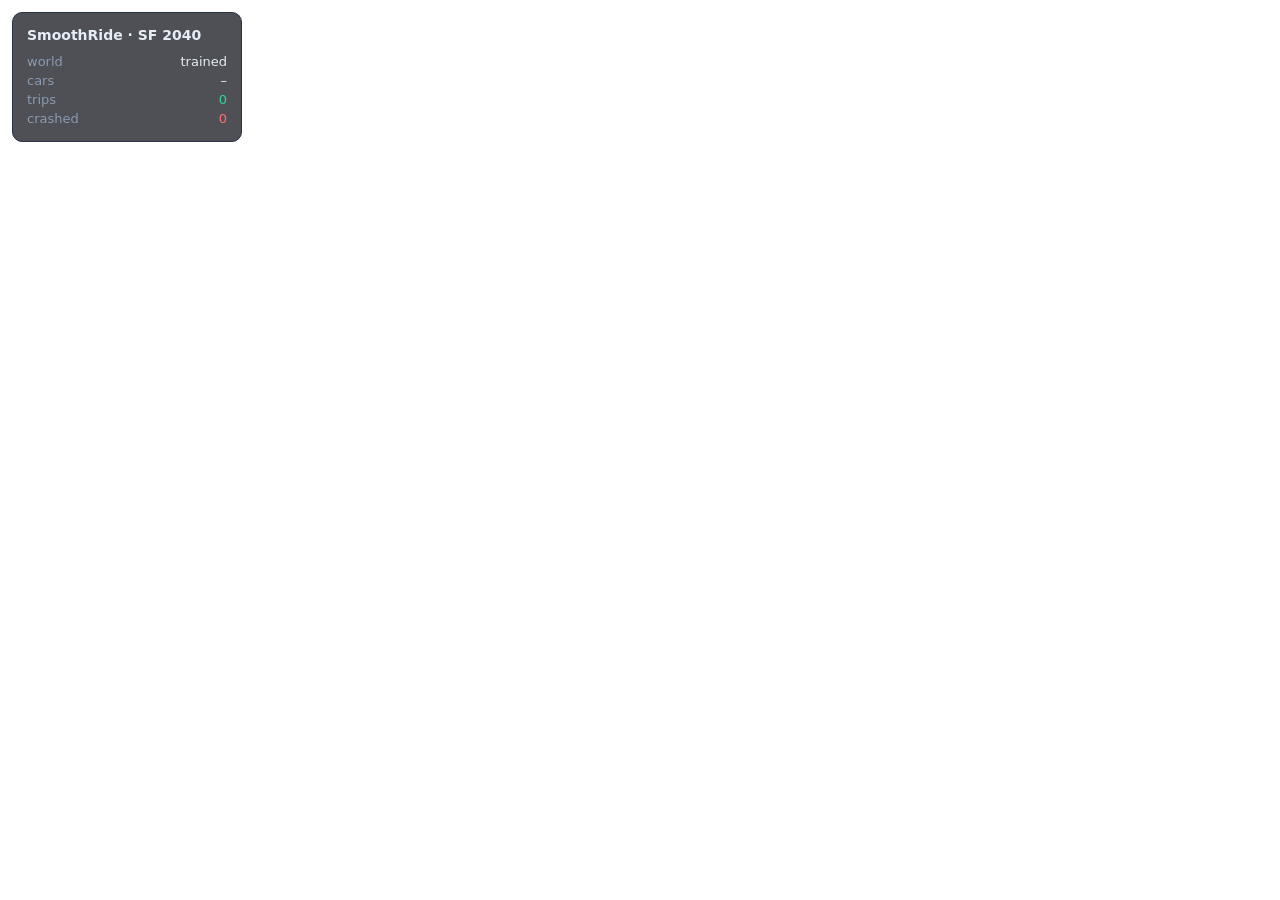
==== smoothride/demo/cesium/index.html @ 428b8542 "feat(viewer): iteration dropdown to switch between training-snapshot scenes Adds a manifest-driven <" ====
<!DOCTYPE html>
<html lang="en">
<head>
<meta charset="UTF-8" />
<meta name="viewport" content="width=device-width, initial-scale=1.0" />
<title>SmoothRide — SF 3D</title>
<script src="https://cesium.com/downloads/cesiumjs/releases/1.118/Build/Cesium/Cesium.js"></script>
<link href="https://cesium.com/downloads/cesiumjs/releases/1.118/Build/Cesium/Widgets/widgets.css" rel="stylesheet" />
<link href="style.css" rel="stylesheet" />
</head>
<body>
  <div id="cesiumContainer"></div>
  <div id="hud">
    <h1>SmoothRide · SF 2040</h1>
    <div class="row" id="scene-row" style="display:none">
      <span class="k">iter</span>
      <select id="scene-select"></select>
    </div>
    <div class="row"><span class="k">world</span><span id="world">trained</span></div>
    <div class="row"><span class="k">cars</span><span id="cars">–</span></div>
    <div class="row"><span class="k">trips</span><span id="trips" class="ok">0</span></div>
    <div class="row"><span class="k">crashed</span><span id="crashed" class="bad">0</span></div>
  </div>
  <script src="config.js" onerror="window.SMOOTHRIDE_CONFIG={cesiumIonToken:''}"></script>
  <script src="app.js"></script>
</body>
</html>
---- smoothride/demo/cesium/style.css ----
html, body, #cesiumContainer { width: 100%; height: 100%; margin: 0; padding: 0; overflow: hidden; }
#hud {
  position: absolute; top: 12px; left: 12px; z-index: 10;
  font: 13px/1.45 -apple-system, system-ui, sans-serif; color: #e6edf6;
  background: rgba(10,13,20,.72); border: 1px solid #283344; border-radius: 10px;
  padding: 12px 14px; min-width: 200px;
}
#hud h1 { font-size: 14px; margin: 0 0 8px; }
#hud .row { display: flex; justify-content: space-between; gap: 16px; }
#hud .k { color: #8b9bb0; }
#hud .ok { color: #34d399; } #hud .bad { color: #f87171; }
#hud select {
  background: rgba(10,13,20,.85); color: #e6edf6;
  border: 1px solid #283344; border-radius: 4px;
  font: 12px/1.4 -apple-system, system-ui, sans-serif;
  padding: 1px 4px; cursor: pointer;
}
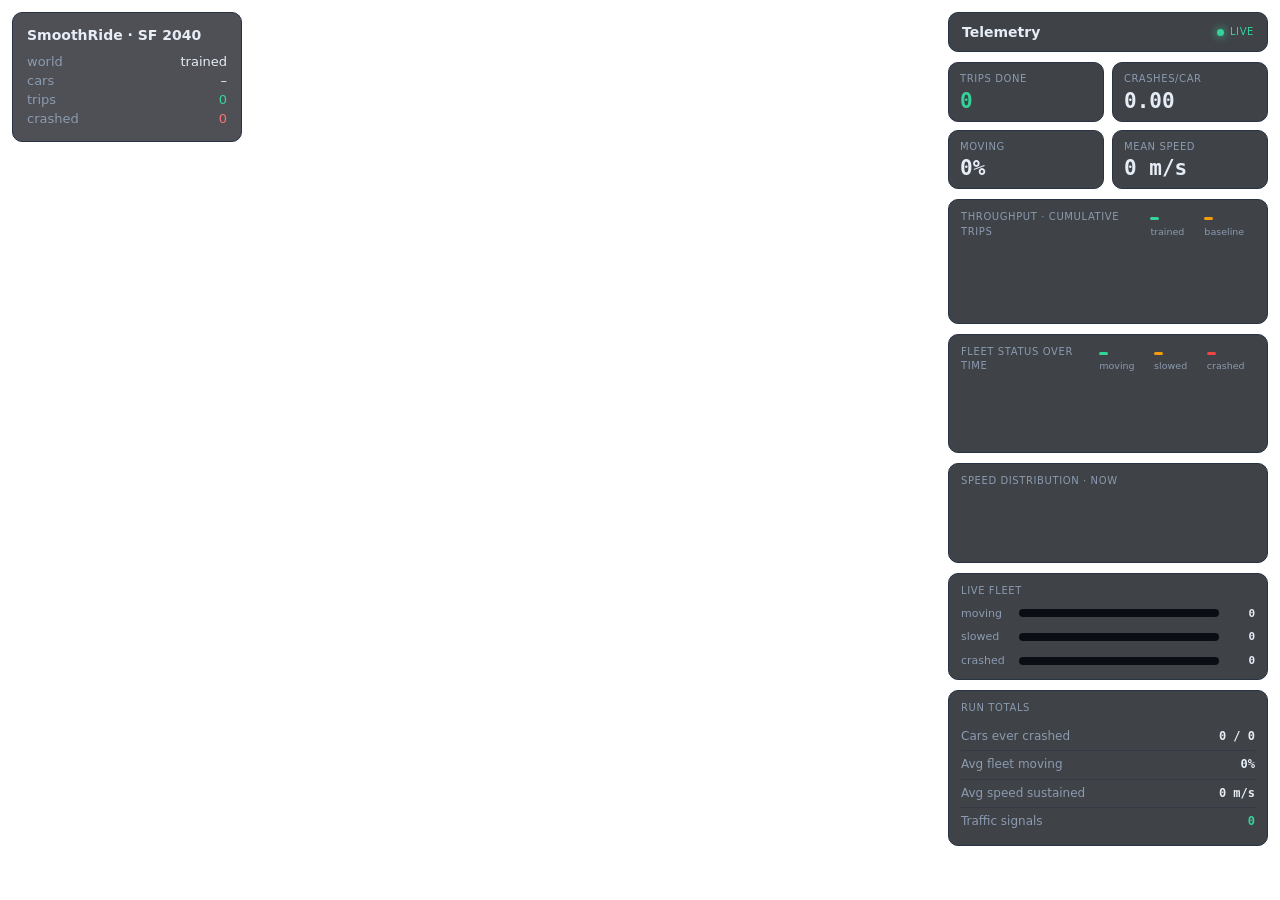
==== commit b61a1a0b: "feat(viewer): live telemetry dashboard on the Cesium 3D viewer Adds a frame-synced telemetry panel b" ====
--- a/smoothride/demo/cesium/index.html
+++ b/smoothride/demo/cesium/index.html
@@ -10,6 +10,7 @@
 </head>
 <body>
   <div id="cesiumContainer"></div>
+
   <div id="hud">
     <h1>SmoothRide · SF 2040</h1>
     <div class="row" id="scene-row" style="display:none">
@@ -21,6 +22,60 @@
     <div class="row"><span class="k">trips</span><span id="trips" class="ok">0</span></div>
     <div class="row"><span class="k">crashed</span><span id="crashed" class="bad">0</span></div>
   </div>
+
+  <!-- ===================== telemetry dashboard ===================== -->
+  <div id="dash">
+    <div class="d-hd">
+      <span class="d-title">Telemetry</span>
+      <span class="d-live"><i></i>live</span>
+    </div>
+
+    <div class="d-kpis">
+      <div class="d-kpi"><div class="k">Trips done</div><div class="v ok" id="d-trips">0</div></div>
+      <div class="d-kpi"><div class="k">Crashes/car</div><div class="v" id="d-cpc">0.00</div></div>
+      <div class="d-kpi"><div class="k">Moving</div><div class="v" id="d-mov">0%</div></div>
+      <div class="d-kpi"><div class="k">Mean speed</div><div class="v" id="d-spd">0 m/s</div></div>
+    </div>
+
+    <div class="d-card">
+      <div class="d-ct">Throughput · cumulative trips
+        <span class="d-lg"><span><i style="background:#34d399"></i>trained</span><span><i style="background:#f59e0b"></i>baseline</span></span>
+      </div>
+      <canvas id="dc-trips" class="d-chart" height="68"></canvas>
+    </div>
+
+    <div class="d-card">
+      <div class="d-ct">Fleet status over time
+        <span class="d-lg"><span><i style="background:#34d399"></i>moving</span><span><i style="background:#f59e0b"></i>slowed</span><span><i style="background:#ef4444"></i>crashed</span></span>
+      </div>
+      <canvas id="dc-fleet" class="d-chart" height="62"></canvas>
+    </div>
+
+    <div class="d-card">
+      <div class="d-ct">Speed distribution · now <span class="d-lg" id="dc-hist-n"></span></div>
+      <canvas id="dc-hist" class="d-chart" height="58"></canvas>
+    </div>
+
+    <div class="d-card">
+      <div class="d-ct">Live fleet</div>
+      <div class="d-fleet">
+        <div class="d-fr"><span>moving</span><div class="d-bar"><i id="df-mov" style="background:#34d399"></i></div><b id="dfb-mov">0</b></div>
+        <div class="d-fr"><span>slowed</span><div class="d-bar"><i id="df-jam" style="background:#f59e0b"></i></div><b id="dfb-jam">0</b></div>
+        <div class="d-fr"><span>crashed</span><div class="d-bar"><i id="df-crash" style="background:#ef4444"></i></div><b id="dfb-crash">0</b></div>
+      </div>
+    </div>
+
+    <div class="d-card">
+      <div class="d-ct">Run totals</div>
+      <div class="d-agg">
+        <div class="r"><span>Cars ever crashed</span><b id="da-crash">0 / 0</b></div>
+        <div class="r"><span>Avg fleet moving</span><b id="da-mov">0%</b></div>
+        <div class="r"><span>Avg speed sustained</span><b id="da-spd">0 m/s</b></div>
+        <div class="r"><span>Traffic signals</span><b class="ok">0</b></div>
+      </div>
+    </div>
+  </div>
+
   <script src="config.js" onerror="window.SMOOTHRIDE_CONFIG={cesiumIonToken:''}"></script>
   <script src="app.js"></script>
 </body>
--- a/smoothride/demo/cesium/style.css
+++ b/smoothride/demo/cesium/style.css
@@ -15,3 +15,43 @@
   font: 12px/1.4 -apple-system, system-ui, sans-serif;
   padding: 1px 4px; cursor: pointer;
 }
+
+/* ===================== telemetry dashboard ===================== */
+#dash {
+  position: absolute; top: 12px; right: 12px; bottom: 12px; z-index: 10;
+  width: 320px; overflow-y: auto;
+  font: 13px/1.45 -apple-system, system-ui, sans-serif; color: #e6edf6;
+  display: flex; flex-direction: column; gap: 10px;
+}
+#dash::-webkit-scrollbar { width: 7px; }
+#dash::-webkit-scrollbar-thumb { background: #283344; border-radius: 9px; }
+
+.d-hd { display: flex; align-items: center; justify-content: space-between;
+  background: rgba(10,13,20,.78); border: 1px solid #283344; border-radius: 10px; padding: 9px 13px; backdrop-filter: blur(8px); }
+.d-title { font-size: 14px; font-weight: 700; }
+.d-live { font-size: 10px; color: #34d399; display: flex; align-items: center; gap: 6px; text-transform: uppercase; letter-spacing: .6px; }
+.d-live i { width: 7px; height: 7px; border-radius: 9px; background: #34d399; box-shadow: 0 0 8px #34d399; animation: dpulse 1.4s infinite; }
+@keyframes dpulse { 50% { opacity: .35; } }
+
+.d-kpis { display: grid; grid-template-columns: 1fr 1fr; gap: 8px; }
+.d-kpi { background: rgba(10,13,20,.78); border: 1px solid #283344; border-radius: 10px; padding: 9px 11px; backdrop-filter: blur(8px); }
+.d-kpi .k { font-size: 10px; text-transform: uppercase; letter-spacing: .6px; color: #8b9bb0; }
+.d-kpi .v { font: 700 21px/1 ui-monospace, SFMono-Regular, Menlo, monospace; margin-top: 4px; font-variant-numeric: tabular-nums; }
+.d-kpi .v.ok { color: #34d399; }
+
+.d-card { background: rgba(10,13,20,.78); border: 1px solid #283344; border-radius: 10px; padding: 10px 12px; backdrop-filter: blur(8px); }
+.d-ct { display: flex; justify-content: space-between; align-items: center; font-size: 10px; text-transform: uppercase; letter-spacing: .6px; color: #8b9bb0; margin-bottom: 7px; }
+.d-lg { display: flex; gap: 9px; font-size: 9.5px; text-transform: none; letter-spacing: 0; color: #8b9bb0; }
+.d-lg i { display: inline-block; width: 9px; height: 3px; border-radius: 9px; margin-right: 3px; vertical-align: middle; }
+.d-chart { width: 100%; display: block; }
+
+.d-fleet { display: flex; flex-direction: column; gap: 8px; }
+.d-fr { display: grid; grid-template-columns: 50px 1fr 28px; align-items: center; gap: 8px; font-size: 11px; color: #8b9bb0; }
+.d-fr .d-bar { height: 8px; background: #0a0d14; border-radius: 9px; overflow: hidden; }
+.d-fr .d-bar i { display: block; height: 100%; border-radius: 9px; width: 0%; transition: width .12s linear; }
+.d-fr b { font-family: ui-monospace, SFMono-Regular, Menlo, monospace; color: #e6edf6; text-align: right; font-variant-numeric: tabular-nums; }
+
+.d-agg .r { display: flex; justify-content: space-between; align-items: baseline; font-size: 12px; color: #8b9bb0; padding: 5px 0; border-bottom: 1px solid rgba(40,51,68,.5); }
+.d-agg .r:last-child { border-bottom: none; }
+.d-agg .r b { font-family: ui-monospace, SFMono-Regular, Menlo, monospace; color: #e6edf6; font-variant-numeric: tabular-nums; }
+.d-agg .r b.ok { color: #34d399; }
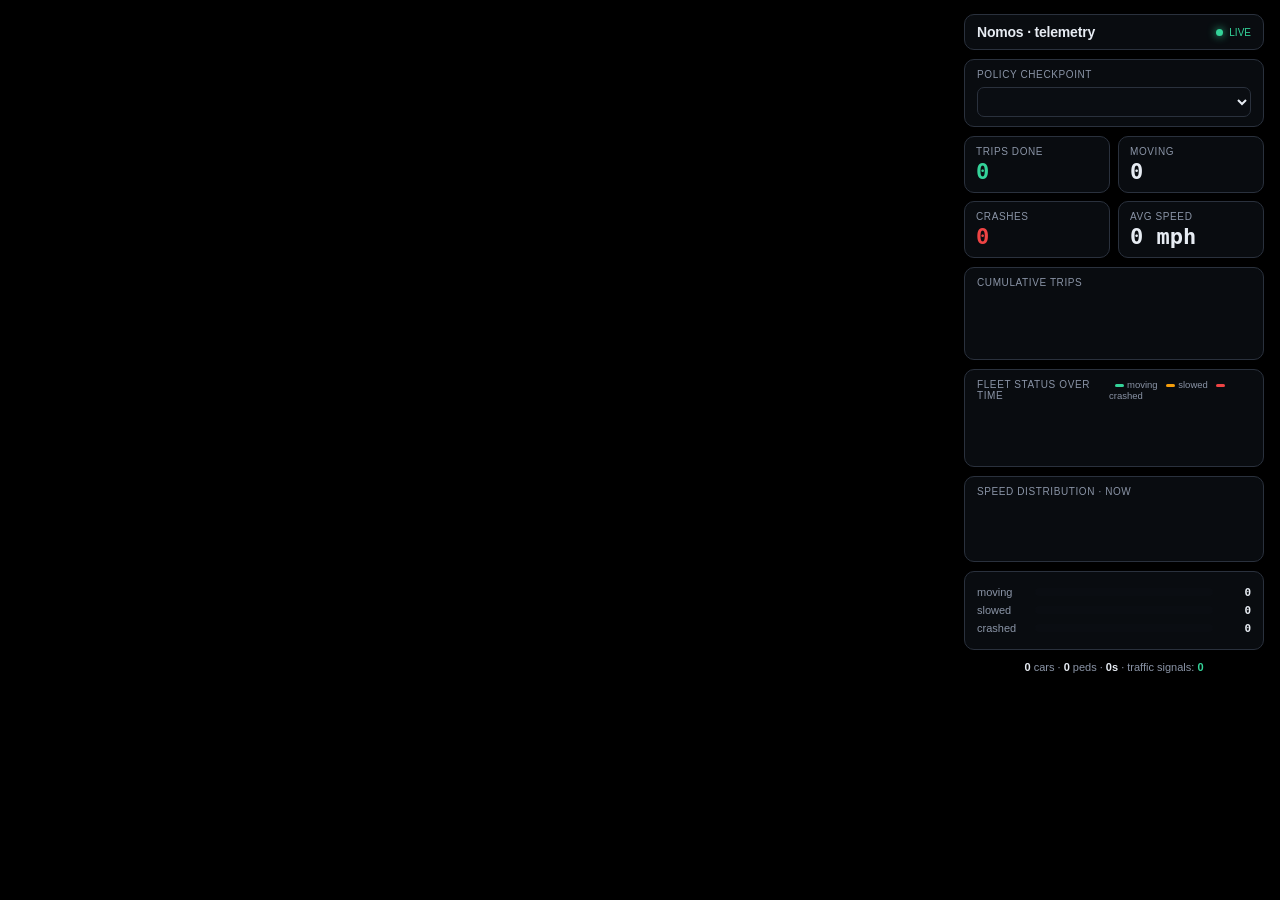
==== commit 0af43bf0: "feat(viewer): load real RL scenes by default; fix 7fps clamping; state colors The viewer was playing" ====
--- a/smoothride/demo/cesium/index.html
+++ b/smoothride/demo/cesium/index.html
@@ -1,82 +1,69 @@
 <!DOCTYPE html>
 <html lang="en">
 <head>
-<meta charset="UTF-8" />
-<meta name="viewport" content="width=device-width, initial-scale=1.0" />
-<title>SmoothRide — SF 3D</title>
-<script src="https://cesium.com/downloads/cesiumjs/releases/1.118/Build/Cesium/Cesium.js"></script>
-<link href="https://cesium.com/downloads/cesiumjs/releases/1.118/Build/Cesium/Widgets/widgets.css" rel="stylesheet" />
-<link href="style.css" rel="stylesheet" />
+  <meta charset="utf-8" />
+  <meta name="viewport" content="width=device-width, initial-scale=1" />
+  <link rel="icon" href="data:image/svg+xml,<svg xmlns='http://www.w3.org/2000/svg' viewBox='0 0 16 16'><circle cx='8' cy='8' r='7' fill='%2334d399'/></svg>" />
+  <title>Nomos — 3D San Francisco</title>
+
+  <!-- Official Cesium CDN; CESIUM_BASE_URL must be set before Cesium.js loads. -->
+  <script>window.CESIUM_BASE_URL = "https://cesium.com/downloads/cesiumjs/releases/1.124/Build/Cesium/";</script>
+  <script src="https://cesium.com/downloads/cesiumjs/releases/1.124/Build/Cesium/Cesium.js"></script>
+  <link href="https://cesium.com/downloads/cesiumjs/releases/1.124/Build/Cesium/Widgets/widgets.css" rel="stylesheet" />
+  <link href="style.css" rel="stylesheet" />
+
+  <style>
+    html, body, #cesiumContainer { width: 100%; height: 100%; margin: 0; padding: 0; overflow: hidden; }
+    #msg { position: absolute; inset: 0; display: none; align-items: center; justify-content: center;
+      background: #0b0e13; color: #e7ecf3; font-family: -apple-system, system-ui, sans-serif; text-align: center; }
+    #msg[data-show] { display: flex; }
+    #msg code { background: #1b2230; padding: 2px 6px; border-radius: 5px; }
+  </style>
 </head>
 <body>
   <div id="cesiumContainer"></div>
 
-  <div id="hud">
-    <h1>SmoothRide · SF 2040</h1>
-    <div class="row" id="scene-row" style="display:none">
-      <span class="k">iter</span>
+  <!-- telemetry dashboard (populated by app.js on every clock tick) -->
+  <div id="dash">
+    <div class="d-h"><span class="d-t">Nomos · telemetry</span><span class="d-live"><i></i>LIVE</span></div>
+
+    <div class="card d-scene">
+      <div class="ct">Policy checkpoint</div>
       <select id="scene-select"></select>
     </div>
-    <div class="row"><span class="k">world</span><span id="world">trained</span></div>
-    <div class="row"><span class="k">cars</span><span id="cars">–</span></div>
-    <div class="row"><span class="k">trips</span><span id="trips" class="ok">0</span></div>
-    <div class="row"><span class="k">crashed</span><span id="crashed" class="bad">0</span></div>
+
+    <div class="d-k">
+      <div class="kpi"><span class="l">Trips done</span><b id="m-trips" class="ok">0</b></div>
+      <div class="kpi"><span class="l">Moving</span><b id="m-moving">0</b></div>
+      <div class="kpi"><span class="l">Crashes</span><b id="m-crashes" class="bad">0</b></div>
+      <div class="kpi"><span class="l">Avg speed</span><b id="m-speed">0 mph</b></div>
+    </div>
+
+    <div class="card">
+      <div class="ct">Cumulative trips</div>
+      <canvas id="dc-trips" height="60"></canvas>
+    </div>
+    <div class="card">
+      <div class="ct">Fleet status over time
+        <span class="lg"><i style="background:#34d399"></i>moving <i style="background:#f59e0b"></i>slowed <i style="background:#ef4444"></i>crashed</span>
+      </div>
+      <canvas id="dc-fleet" height="54"></canvas>
+    </div>
+    <div class="card">
+      <div class="ct">Speed distribution · now <span class="lg" id="dc-hn"></span></div>
+      <canvas id="dc-hist" height="52"></canvas>
+    </div>
+    <div class="card">
+      <div class="fb"><span>moving</span><div class="bar"><i id="fb-mov" style="background:#34d399"></i></div><b id="fbn-mov">0</b></div>
+      <div class="fb"><span>slowed</span><div class="bar"><i id="fb-jam" style="background:#f59e0b"></i></div><b id="fbn-jam">0</b></div>
+      <div class="fb"><span>crashed</span><div class="bar"><i id="fb-crash" style="background:#ef4444"></i></div><b id="fbn-crash">0</b></div>
+    </div>
+    <div class="d-foot"><b id="m-cars">0</b> cars · <b id="m-peds">0</b> peds · <b id="m-time">0s</b> · traffic signals: <b class="ok">0</b></div>
   </div>
 
-  <!-- ===================== telemetry dashboard ===================== -->
-  <div id="dash">
-    <div class="d-hd">
-      <span class="d-title">Telemetry</span>
-      <span class="d-live"><i></i>live</span>
-    </div>
-
-    <div class="d-kpis">
-      <div class="d-kpi"><div class="k">Trips done</div><div class="v ok" id="d-trips">0</div></div>
-      <div class="d-kpi"><div class="k">Crashes/car</div><div class="v" id="d-cpc">0.00</div></div>
-      <div class="d-kpi"><div class="k">Moving</div><div class="v" id="d-mov">0%</div></div>
-      <div class="d-kpi"><div class="k">Mean speed</div><div class="v" id="d-spd">0 m/s</div></div>
-    </div>
-
-    <div class="d-card">
-      <div class="d-ct">Throughput · cumulative trips
-        <span class="d-lg"><span><i style="background:#34d399"></i>trained</span><span><i style="background:#f59e0b"></i>baseline</span></span>
-      </div>
-      <canvas id="dc-trips" class="d-chart" height="68"></canvas>
-    </div>
-
-    <div class="d-card">
-      <div class="d-ct">Fleet status over time
-        <span class="d-lg"><span><i style="background:#34d399"></i>moving</span><span><i style="background:#f59e0b"></i>slowed</span><span><i style="background:#ef4444"></i>crashed</span></span>
-      </div>
-      <canvas id="dc-fleet" class="d-chart" height="62"></canvas>
-    </div>
-
-    <div class="d-card">
-      <div class="d-ct">Speed distribution · now <span class="d-lg" id="dc-hist-n"></span></div>
-      <canvas id="dc-hist" class="d-chart" height="58"></canvas>
-    </div>
-
-    <div class="d-card">
-      <div class="d-ct">Live fleet</div>
-      <div class="d-fleet">
-        <div class="d-fr"><span>moving</span><div class="d-bar"><i id="df-mov" style="background:#34d399"></i></div><b id="dfb-mov">0</b></div>
-        <div class="d-fr"><span>slowed</span><div class="d-bar"><i id="df-jam" style="background:#f59e0b"></i></div><b id="dfb-jam">0</b></div>
-        <div class="d-fr"><span>crashed</span><div class="d-bar"><i id="df-crash" style="background:#ef4444"></i></div><b id="dfb-crash">0</b></div>
-      </div>
-    </div>
-
-    <div class="d-card">
-      <div class="d-ct">Run totals</div>
-      <div class="d-agg">
-        <div class="r"><span>Cars ever crashed</span><b id="da-crash">0 / 0</b></div>
-        <div class="r"><span>Avg fleet moving</span><b id="da-mov">0%</b></div>
-        <div class="r"><span>Avg speed sustained</span><b id="da-spd">0 m/s</b></div>
-        <div class="r"><span>Traffic signals</span><b class="ok">0</b></div>
-      </div>
-    </div>
-  </div>
-
-  <script src="config.js" onerror="window.SMOOTHRIDE_CONFIG={cesiumIonToken:''}"></script>
+  <div id="msg"></div>
+  <script src="config.js" onerror="window.__noConfig=true"></script>
+  <script src="cesium-murals.js"></script>
   <script src="app.js"></script>
 </body>
 </html>
--- a/smoothride/demo/cesium/style.css
+++ b/smoothride/demo/cesium/style.css
@@ -1,57 +1,66 @@
 html, body, #cesiumContainer { width: 100%; height: 100%; margin: 0; padding: 0; overflow: hidden; }
-#hud {
-  position: absolute; top: 12px; left: 12px; z-index: 10;
-  font: 13px/1.45 -apple-system, system-ui, sans-serif; color: #e6edf6;
-  background: rgba(10,13,20,.72); border: 1px solid #283344; border-radius: 10px;
-  padding: 12px 14px; min-width: 200px;
-}
-#hud h1 { font-size: 14px; margin: 0 0 8px; }
-#hud .row { display: flex; justify-content: space-between; gap: 16px; }
-#hud .k { color: #8b9bb0; }
-#hud .ok { color: #34d399; } #hud .bad { color: #f87171; }
-#hud select {
-  background: rgba(10,13,20,.85); color: #e6edf6;
-  border: 1px solid #283344; border-radius: 4px;
-  font: 12px/1.4 -apple-system, system-ui, sans-serif;
-  padding: 1px 4px; cursor: pointer;
-}
+body { font-family: -apple-system, BlinkMacSystemFont, "Segoe UI", Roboto, sans-serif; background: #000; }
+
+#title { position: absolute; top: 14px; left: 16px; z-index: 5; color: #fff;
+  text-shadow: 0 2px 12px rgba(0,0,0,.8); pointer-events: none; }
+#title .big { font-size: 24px; font-weight: 800; letter-spacing: -.5px; }
+#title .sub { font-size: 12px; color: #cdd5e1; margin-top: 2px; max-width: 380px; }
+
+#hud { position: absolute; top: 14px; right: 16px; z-index: 5; display: flex; gap: 8px; }
+.panel { background: rgba(12,15,20,.82); backdrop-filter: blur(8px);
+  border: 1px solid #2a313d; border-radius: 10px; padding: 10px 12px; width: 120px; color: #e7ecf3; }
+.phead { font-size: 12px; font-weight: 700; margin-bottom: 6px; display: flex; align-items: center; gap: 6px; }
+.panel.trained .phead { color: #34d399; }
+.panel.untrained .phead { color: #f59e0b; }
+.dot { width: 9px; height: 9px; border-radius: 50%; display: inline-block; }
+.dot.full { background: #34d399; }
+.dot.shadow { background: #f59e0b; opacity: .5; }
+.row { display: flex; justify-content: space-between; font-size: 12px; color: #8a94a6; padding: 1px 0; }
+.row b { color: #e7ecf3; font-variant-numeric: tabular-nums; }
+.row.hi b { font-size: 16px; }
+.panel.trained .row.hi b { color: #34d399; }
+.panel.untrained .row.hi b { color: #f59e0b; }
 
 /* ===================== telemetry dashboard ===================== */
-#dash {
-  position: absolute; top: 12px; right: 12px; bottom: 12px; z-index: 10;
-  width: 320px; overflow-y: auto;
-  font: 13px/1.45 -apple-system, system-ui, sans-serif; color: #e6edf6;
-  display: flex; flex-direction: column; gap: 10px;
-}
-#dash::-webkit-scrollbar { width: 7px; }
-#dash::-webkit-scrollbar-thumb { background: #283344; border-radius: 9px; }
+#dash { position: absolute; top: 14px; right: 16px; z-index: 6; width: 300px;
+  max-height: calc(100% - 28px); overflow-y: auto;
+  font-family: -apple-system, BlinkMacSystemFont, "Segoe UI", Roboto, sans-serif;
+  color: #e7ecf3; display: flex; flex-direction: column; gap: 9px; }
+#dash::-webkit-scrollbar { width: 7px; } #dash::-webkit-scrollbar-thumb { background: #2a313d; border-radius: 9px; }
+#dash .d-h { display: flex; align-items: center; justify-content: space-between;
+  background: rgba(12,15,20,.82); backdrop-filter: blur(8px); border: 1px solid #2a313d;
+  border-radius: 10px; padding: 9px 12px; }
+#dash .d-t { font-size: 14px; font-weight: 800; letter-spacing: -.2px; }
+#dash .d-live { font-size: 10px; color: #34d399; display: flex; align-items: center; gap: 6px; }
+#dash .d-live i { width: 7px; height: 7px; border-radius: 9px; background: #34d399; box-shadow: 0 0 8px #34d399; animation: dpulse 1.4s infinite; }
+@keyframes dpulse { 50% { opacity: .35; } }
+#dash .d-k { display: grid; grid-template-columns: 1fr 1fr; gap: 8px; }
+#dash .kpi { background: rgba(12,15,20,.82); backdrop-filter: blur(8px); border: 1px solid #2a313d;
+  border-radius: 10px; padding: 9px 11px; display: flex; flex-direction: column; gap: 4px; }
+#dash .kpi .l { font-size: 10px; text-transform: uppercase; letter-spacing: .6px; color: #8a94a6; }
+#dash .kpi b { font: 700 22px/1 ui-monospace, SFMono-Regular, Menlo, monospace; font-variant-numeric: tabular-nums; }
+#dash .kpi b.ok { color: #34d399; } #dash .kpi b.bad { color: #ef4444; }
+#dash .card { background: rgba(12,15,20,.82); backdrop-filter: blur(8px); border: 1px solid #2a313d;
+  border-radius: 10px; padding: 9px 12px; }
+#dash .ct { display: flex; justify-content: space-between; align-items: center; font-size: 10px;
+  text-transform: uppercase; letter-spacing: .6px; color: #8a94a6; margin-bottom: 7px; }
+#dash .lg { text-transform: none; letter-spacing: 0; font-size: 9.5px; color: #8a94a6; }
+#dash .lg i { display: inline-block; width: 9px; height: 3px; border-radius: 9px; margin: 0 3px 0 6px; vertical-align: middle; }
+#dash canvas { width: 100%; display: block; }
+#dash .fb { display: grid; grid-template-columns: 50px 1fr 30px; align-items: center; gap: 8px; font-size: 11px; color: #8a94a6; margin: 5px 0; }
+#dash .fb .bar { height: 8px; background: #0a0d12; border-radius: 9px; overflow: hidden; }
+#dash .fb .bar i { display: block; height: 100%; width: 0%; border-radius: 9px; transition: width .12s linear; }
+#dash .fb b { font-family: ui-monospace, SFMono-Regular, Menlo, monospace; color: #e7ecf3; text-align: right; font-variant-numeric: tabular-nums; }
+#dash .d-scene select { width: 100%; background: #0a0d12; color: #e7ecf3; border: 1px solid #2a313d;
+  border-radius: 7px; padding: 6px 8px; font-size: 12px; font-family: inherit; outline: none; }
+#dash .d-scene select:focus { border-color: #34d399; }
+#dash .d-foot { font-size: 11px; color: #8a94a6; text-align: center; padding: 2px; }
+#dash .d-foot b { color: #e7ecf3; } #dash .d-foot b.ok { color: #34d399; }
 
-.d-hd { display: flex; align-items: center; justify-content: space-between;
-  background: rgba(10,13,20,.78); border: 1px solid #283344; border-radius: 10px; padding: 9px 13px; backdrop-filter: blur(8px); }
-.d-title { font-size: 14px; font-weight: 700; }
-.d-live { font-size: 10px; color: #34d399; display: flex; align-items: center; gap: 6px; text-transform: uppercase; letter-spacing: .6px; }
-.d-live i { width: 7px; height: 7px; border-radius: 9px; background: #34d399; box-shadow: 0 0 8px #34d399; animation: dpulse 1.4s infinite; }
-@keyframes dpulse { 50% { opacity: .35; } }
-
-.d-kpis { display: grid; grid-template-columns: 1fr 1fr; gap: 8px; }
-.d-kpi { background: rgba(10,13,20,.78); border: 1px solid #283344; border-radius: 10px; padding: 9px 11px; backdrop-filter: blur(8px); }
-.d-kpi .k { font-size: 10px; text-transform: uppercase; letter-spacing: .6px; color: #8b9bb0; }
-.d-kpi .v { font: 700 21px/1 ui-monospace, SFMono-Regular, Menlo, monospace; margin-top: 4px; font-variant-numeric: tabular-nums; }
-.d-kpi .v.ok { color: #34d399; }
-
-.d-card { background: rgba(10,13,20,.78); border: 1px solid #283344; border-radius: 10px; padding: 10px 12px; backdrop-filter: blur(8px); }
-.d-ct { display: flex; justify-content: space-between; align-items: center; font-size: 10px; text-transform: uppercase; letter-spacing: .6px; color: #8b9bb0; margin-bottom: 7px; }
-.d-lg { display: flex; gap: 9px; font-size: 9.5px; text-transform: none; letter-spacing: 0; color: #8b9bb0; }
-.d-lg i { display: inline-block; width: 9px; height: 3px; border-radius: 9px; margin-right: 3px; vertical-align: middle; }
-.d-chart { width: 100%; display: block; }
-
-.d-fleet { display: flex; flex-direction: column; gap: 8px; }
-.d-fr { display: grid; grid-template-columns: 50px 1fr 28px; align-items: center; gap: 8px; font-size: 11px; color: #8b9bb0; }
-.d-fr .d-bar { height: 8px; background: #0a0d14; border-radius: 9px; overflow: hidden; }
-.d-fr .d-bar i { display: block; height: 100%; border-radius: 9px; width: 0%; transition: width .12s linear; }
-.d-fr b { font-family: ui-monospace, SFMono-Regular, Menlo, monospace; color: #e6edf6; text-align: right; font-variant-numeric: tabular-nums; }
-
-.d-agg .r { display: flex; justify-content: space-between; align-items: baseline; font-size: 12px; color: #8b9bb0; padding: 5px 0; border-bottom: 1px solid rgba(40,51,68,.5); }
-.d-agg .r:last-child { border-bottom: none; }
-.d-agg .r b { font-family: ui-monospace, SFMono-Regular, Menlo, monospace; color: #e6edf6; font-variant-numeric: tabular-nums; }
-.d-agg .r b.ok { color: #34d399; }
+#err { position: absolute; inset: 0; z-index: 10; display: flex; align-items: center; justify-content: center;
+  background: #0b0e13; color: #e7ecf3; text-align: center; padding: 40px; }
+/* the `hidden` attribute must win over the display above, or this opaque panel
+   covers the whole viewer even when empty (a CSS display value overrides [hidden]) */
+#err[hidden] { display: none; }
+#err code { background: #1b2230; padding: 2px 6px; border-radius: 5px; }
+#err a { color: #34d399; }
